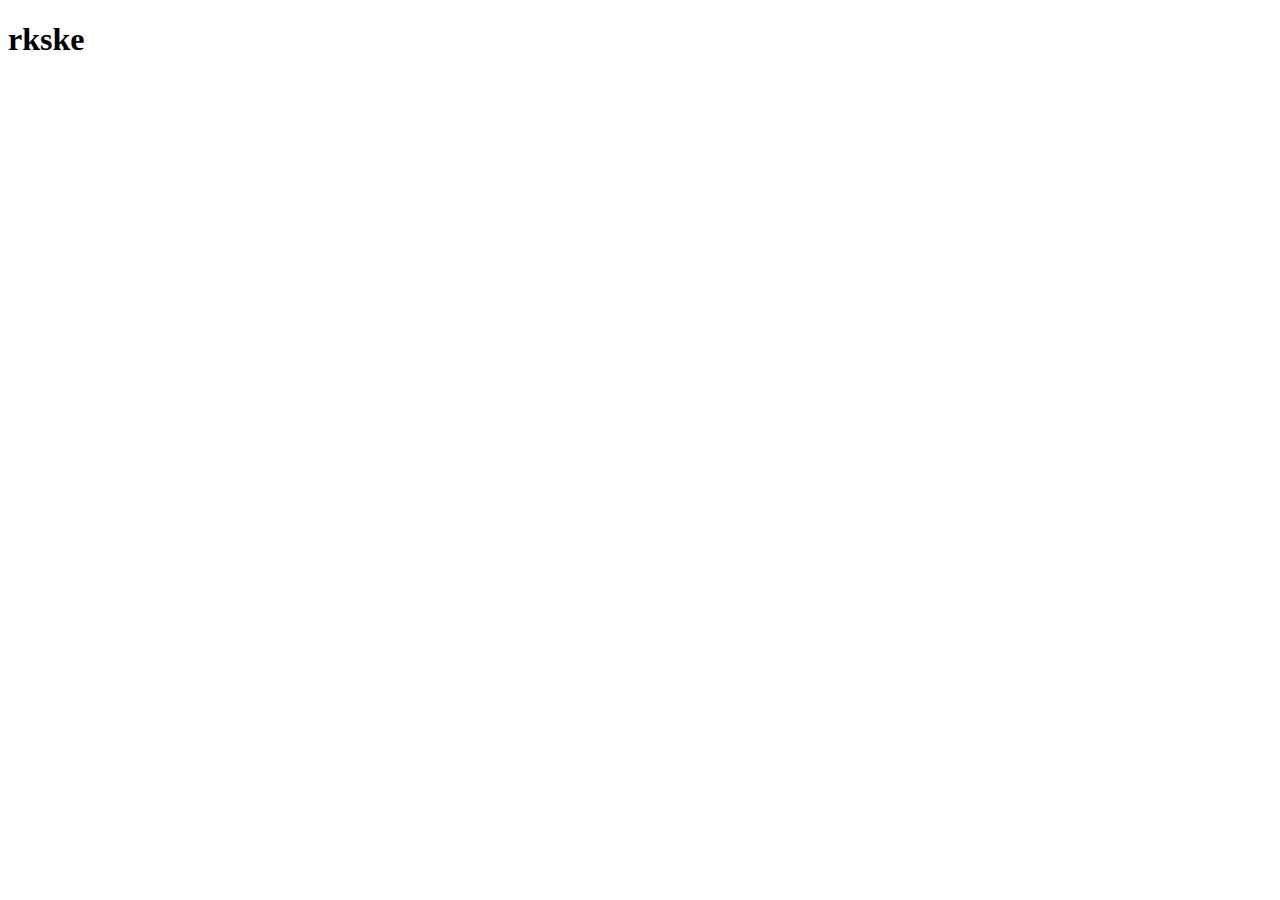
==== index.html @ 99860da5 "d" ====
<!DOCTYPE html>
<html lang="ko">
  <head>
    <meta charset="UTF-8" />
    <meta name="viewport" content="width=device-width, initial-scale=1.0" />
    <title>청주공예비엔날레 상명대 디자인팀</title>
  </head>
  <body>
    <h1>rkske</h1>
  </body>
</html>
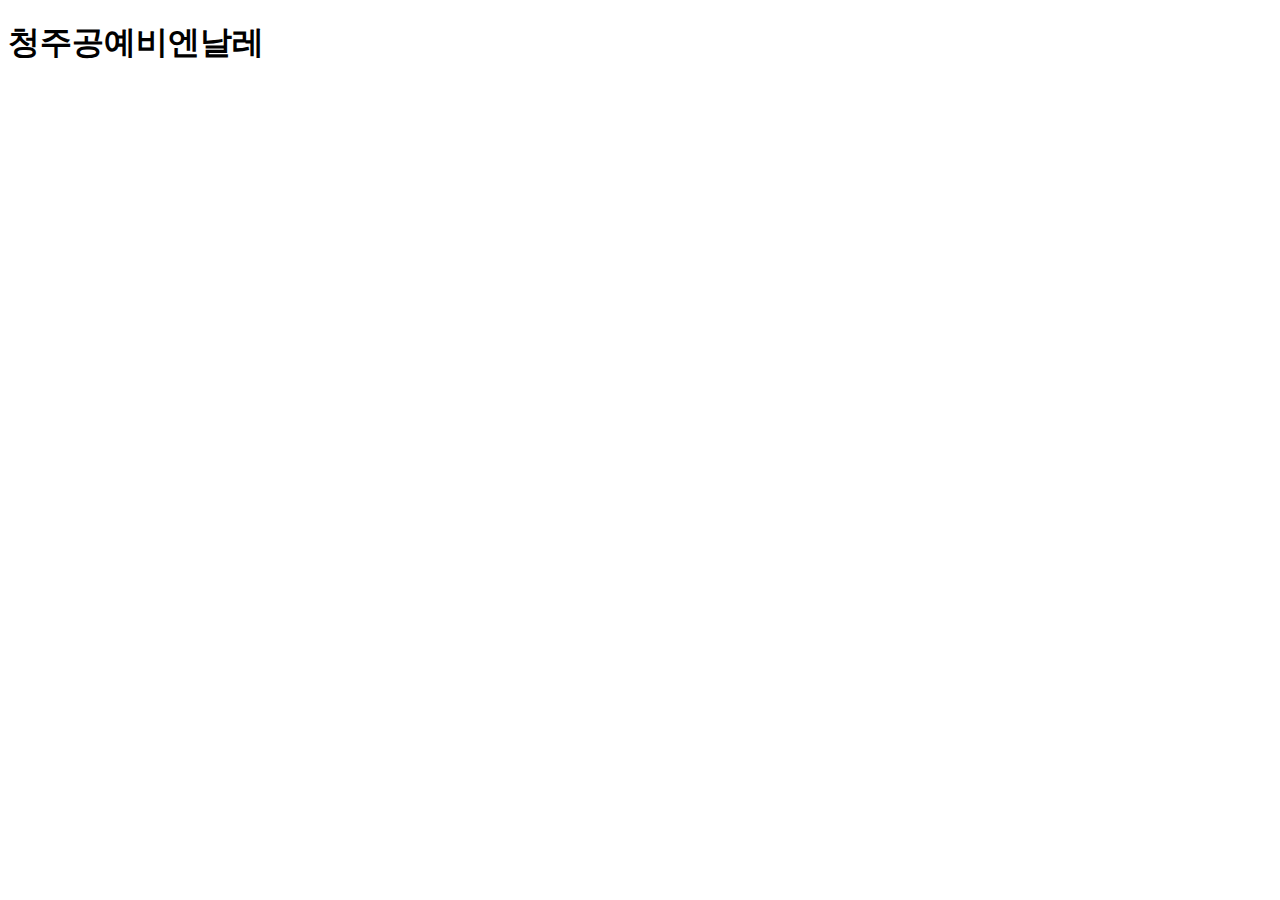
==== commit 98f09428: "g" ====
--- a/index.html
+++ b/index.html
@@ -4,8 +4,10 @@
     <meta charset="UTF-8" />
     <meta name="viewport" content="width=device-width, initial-scale=1.0" />
     <title>청주공예비엔날레 상명대 디자인팀</title>
+    <link rel="stylesheet" href="./style/style.css" />
+    <link rel="stylesheet" href="./style/reset.scss" />
   </head>
   <body>
-    <h1>rkske</h1>
+    <h1>청주공예비엔날레</h1>
   </body>
 </html>
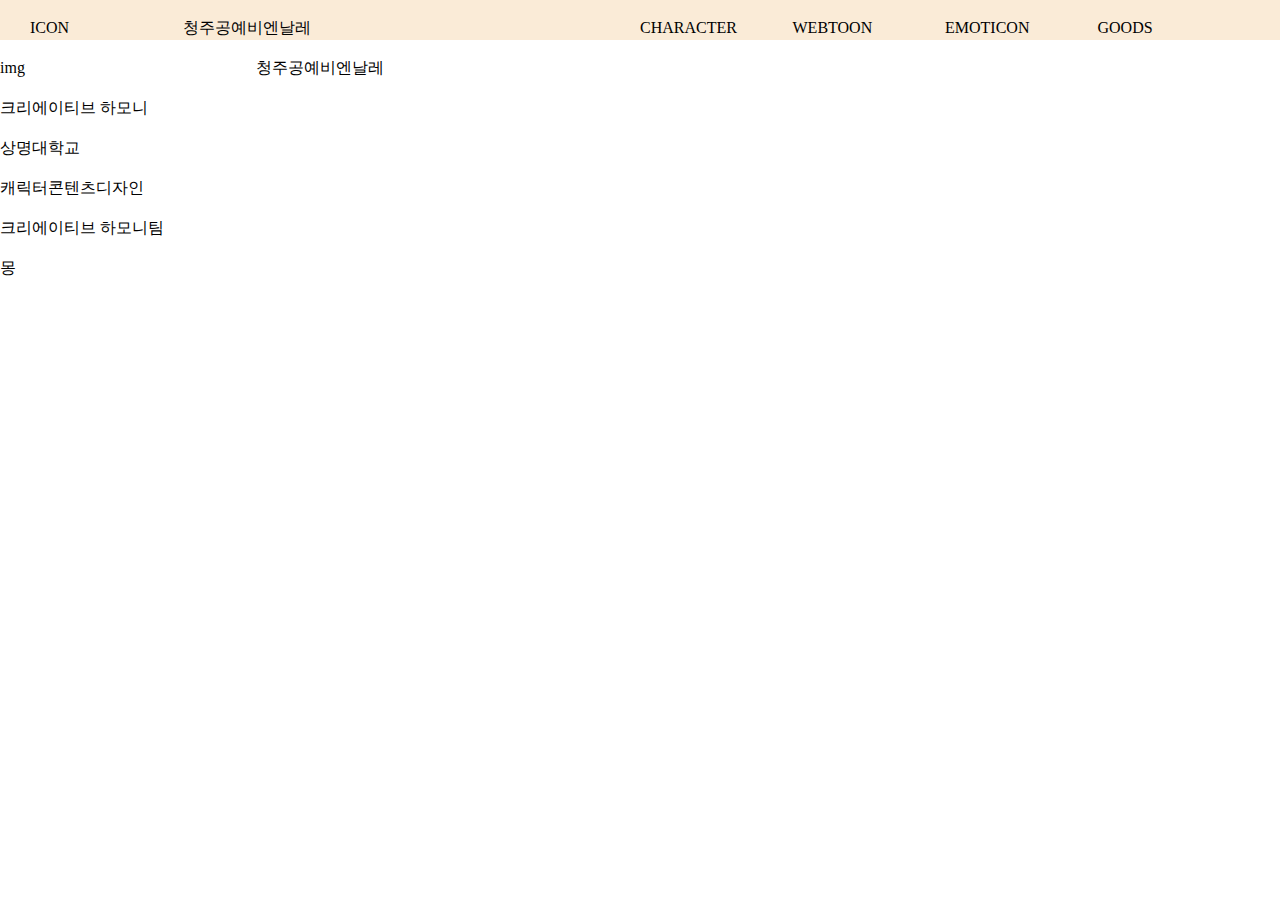
==== commit b74d55a5: "깃이그놀 등등" ====
--- a/index.html
+++ b/index.html
@@ -5,9 +5,58 @@
     <meta name="viewport" content="width=device-width, initial-scale=1.0" />
     <title>청주공예비엔날레 상명대 디자인팀</title>
     <link rel="stylesheet" href="./style/style.css" />
-    <link rel="stylesheet" href="./style/reset.scss" />
+    <link rel="stylesheet" href="./style/reset.css" />
   </head>
   <body>
-    <h1>청주공예비엔날레</h1>
+    <div class="nav">
+      <div class="nav-left">
+        <div class="icon">
+          <p>icon</p>
+        </div>
+        <div class="title">
+          <p>청주공예비엔날레</p>
+        </div>
+      </div>
+      <div class="nav-right">
+        <div class="menu">
+          <div class="menu-text">
+            <p>character</p>
+            <p>webtoon</p>
+            <p>emoticon</p>
+            <p>goods</p>
+            <!-- <p>character</p> -->
+          </div>
+        </div>
+      </div>
+    </div>
+    <div class="main-wrap">
+      <div class="sidebar-wrap">
+        <div class="sidebar">
+          <div class="team-img">
+            <p>img</p>
+          </div>
+          <div class="team-name">
+            <p>크리에이티브 하모니</p>
+          </div>
+          <div class="team-text">
+            <p>상명대학교</p>
+            <p>캐릭터콘텐츠디자인</p>
+            <p>크리에이티브 하모니팀</p>
+            <p>몽</p>
+          </div>
+        </div>
+      </div>
+      <div class="container">
+        <div class="hero">
+          <p>청주공예비엔날레</p>
+        </div>
+        <div class="cjcb"></div>
+        <div class="character"></div>
+        <div class="story"></div>
+        <div class="best-emoticon"></div>
+        <div class="best-goods"></div>
+      </div>
+    </div>
+    <div class="bottom"></div>
   </body>
 </html>
--- a/style/style.css
+++ b/style/style.css
@@ -0,0 +1,34 @@
+* {
+  box-sizing: border-box;
+}
+
+.body {
+  margin: 0;
+}
+
+.nav {
+  display: grid;
+  grid-template-columns: 1fr 1fr;
+  padding-inline: 30px;
+  text-transform: uppercase;
+  background-color: antiquewhite;
+}
+.nav-left {
+  display: grid;
+  grid-template-columns: 1fr 3fr;
+}
+.nav-right {
+  display: grid;
+}
+.nav-right .menu {
+  display: grid;
+}
+.nav-right .menu-text {
+  display: grid;
+  grid-template-columns: 1fr 1fr 1fr 1fr;
+}
+
+.main-wrap {
+  display: grid;
+  grid-template-columns: 1fr 4fr;
+}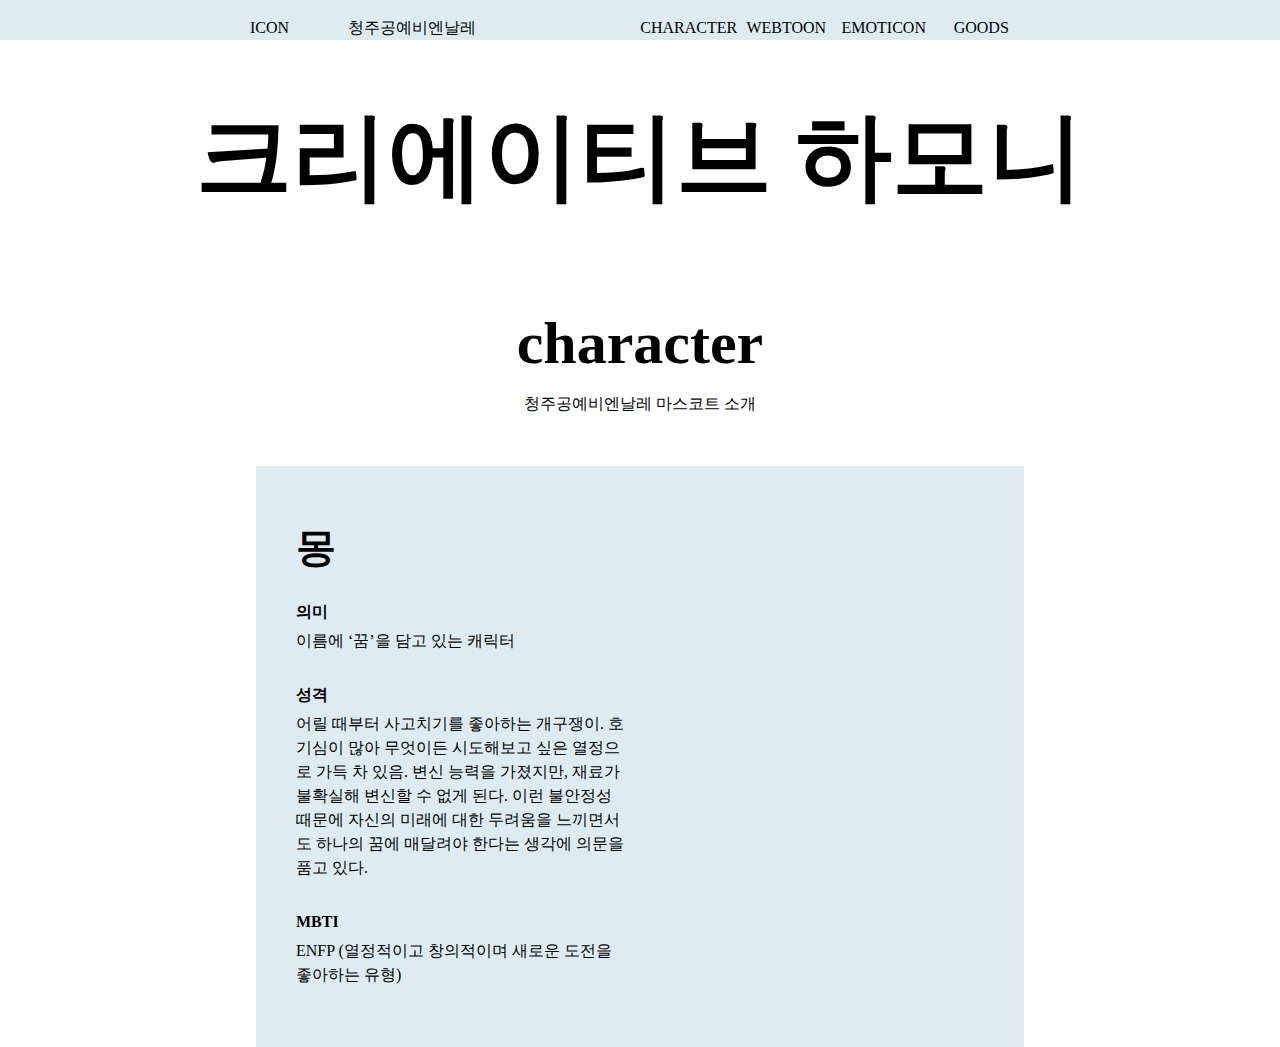
==== commit 89a447f5: "캐릭터 소개 임시" ====
--- a/index.html
+++ b/index.html
@@ -30,28 +30,46 @@
       </div>
     </div>
     <div class="main-wrap">
-      <div class="sidebar-wrap">
-        <div class="sidebar">
-          <div class="team-img">
-            <p>img</p>
-          </div>
-          <div class="team-name">
-            <p>크리에이티브 하모니</p>
-          </div>
-          <div class="team-text">
-            <p>상명대학교</p>
-            <p>캐릭터콘텐츠디자인</p>
-            <p>크리에이티브 하모니팀</p>
-            <p>몽</p>
+      <div class="container">
+        <div class="hero">
+          <div class="hero_title">
+            <h1 class="hero_title_welcom">크리에이티브 하모니</h1>
           </div>
         </div>
-      </div>
-      <div class="container">
-        <div class="hero">
-          <p>청주공예비엔날레</p>
+        <div class="cjcb"></div>
+        <div class="character">
+          <div class="character-title">
+            <h1 class="character-title_title">character</h1>
+            <p>청주공예비엔날레 마스코트 소개</p>
+          </div>
+          <div class="character-introduce">
+            <div class="character-introduce_textbox">
+              <h2 class="character-introduce_textbox_name">몽</h2>
+              <div class="character-introduce_textbox_text">
+                <p class="introduce-big">의미</p>
+                <p class="introduce-small">이름에 ‘꿈’을 담고 있는 캐릭터</p>
+                <p class="introduce-big">성격</p>
+                <p class="introduce-small">
+                  어릴 때부터 사고치기를 좋아하는 개구쟁이. 호기심이 많아
+                  무엇이든 시도해보고 싶은 열정으로 가득 차 있음. 변신 능력을
+                  가졌지만, 재료가 불확실해 변신할 수 없게 된다. 이런 불안정성
+                  때문에 자신의 미래에 대한 두려움을 느끼면서도 하나의 꿈에
+                  매달려야 한다는 생각에 의문을 품고 있다.
+                </p>
+                <p class="introduce-big">MBTI</p>
+                <p class="introduce-small">
+                  ENFP (열정적이고 창의적이며 새로운 도전을 좋아하는 유형)
+                </p>
+              </div>
+            </div>
+            <div class="character-introduce_img">
+              <img
+                src="./assets/스크린샷 2024-11-12 오후 3.55.21.png"
+                alt=""
+              />
+            </div>
+          </div>
         </div>
-        <div class="cjcb"></div>
-        <div class="character"></div>
         <div class="story"></div>
         <div class="best-emoticon"></div>
         <div class="best-goods"></div>
--- a/style/style.css
+++ b/style/style.css
@@ -9,9 +9,9 @@
 .nav {
   display: grid;
   grid-template-columns: 1fr 1fr;
-  padding-inline: 30px;
+  padding-inline: 250px;
   text-transform: uppercase;
-  background-color: antiquewhite;
+  background-color: #deecf1;
 }
 .nav-left {
   display: grid;
@@ -19,6 +19,7 @@
 }
 .nav-right {
   display: grid;
+  text-align: center;
 }
 .nav-right .menu {
   display: grid;
@@ -28,7 +29,37 @@
   grid-template-columns: 1fr 1fr 1fr 1fr;
 }
 
-.main-wrap {
+.main-wrap .container .hero_title {
+  margin-top: 50px;
+  font-size: 3rem;
+  text-align: center;
+}
+.main-wrap .container .character-title {
+  margin-top: 100px;
+  margin-bottom: 50px;
+  text-align: center;
+}
+.main-wrap .container .character-title_title {
+  font-size: 60px;
+}
+.main-wrap .container .character-introduce {
   display: grid;
-  grid-template-columns: 1fr 4fr;
+  grid-template-columns: 1fr 1fr;
+  gap: 20px;
+  max-width: 60%;
+  padding: 40px;
+  padding-block: 60px;
+  margin-inline: auto;
+  background-color: #deecf1;
+}
+.main-wrap .container .character-introduce_textbox_name {
+  margin-top: 0;
+  font-size: 40px;
+}
+.main-wrap .container .character-introduce_textbox_text .introduce-big {
+  margin-top: 30px;
+  font-weight: 700;
+}
+.main-wrap .container .character-introduce_textbox_text .introduce-small {
+  margin-top: 5px;
 }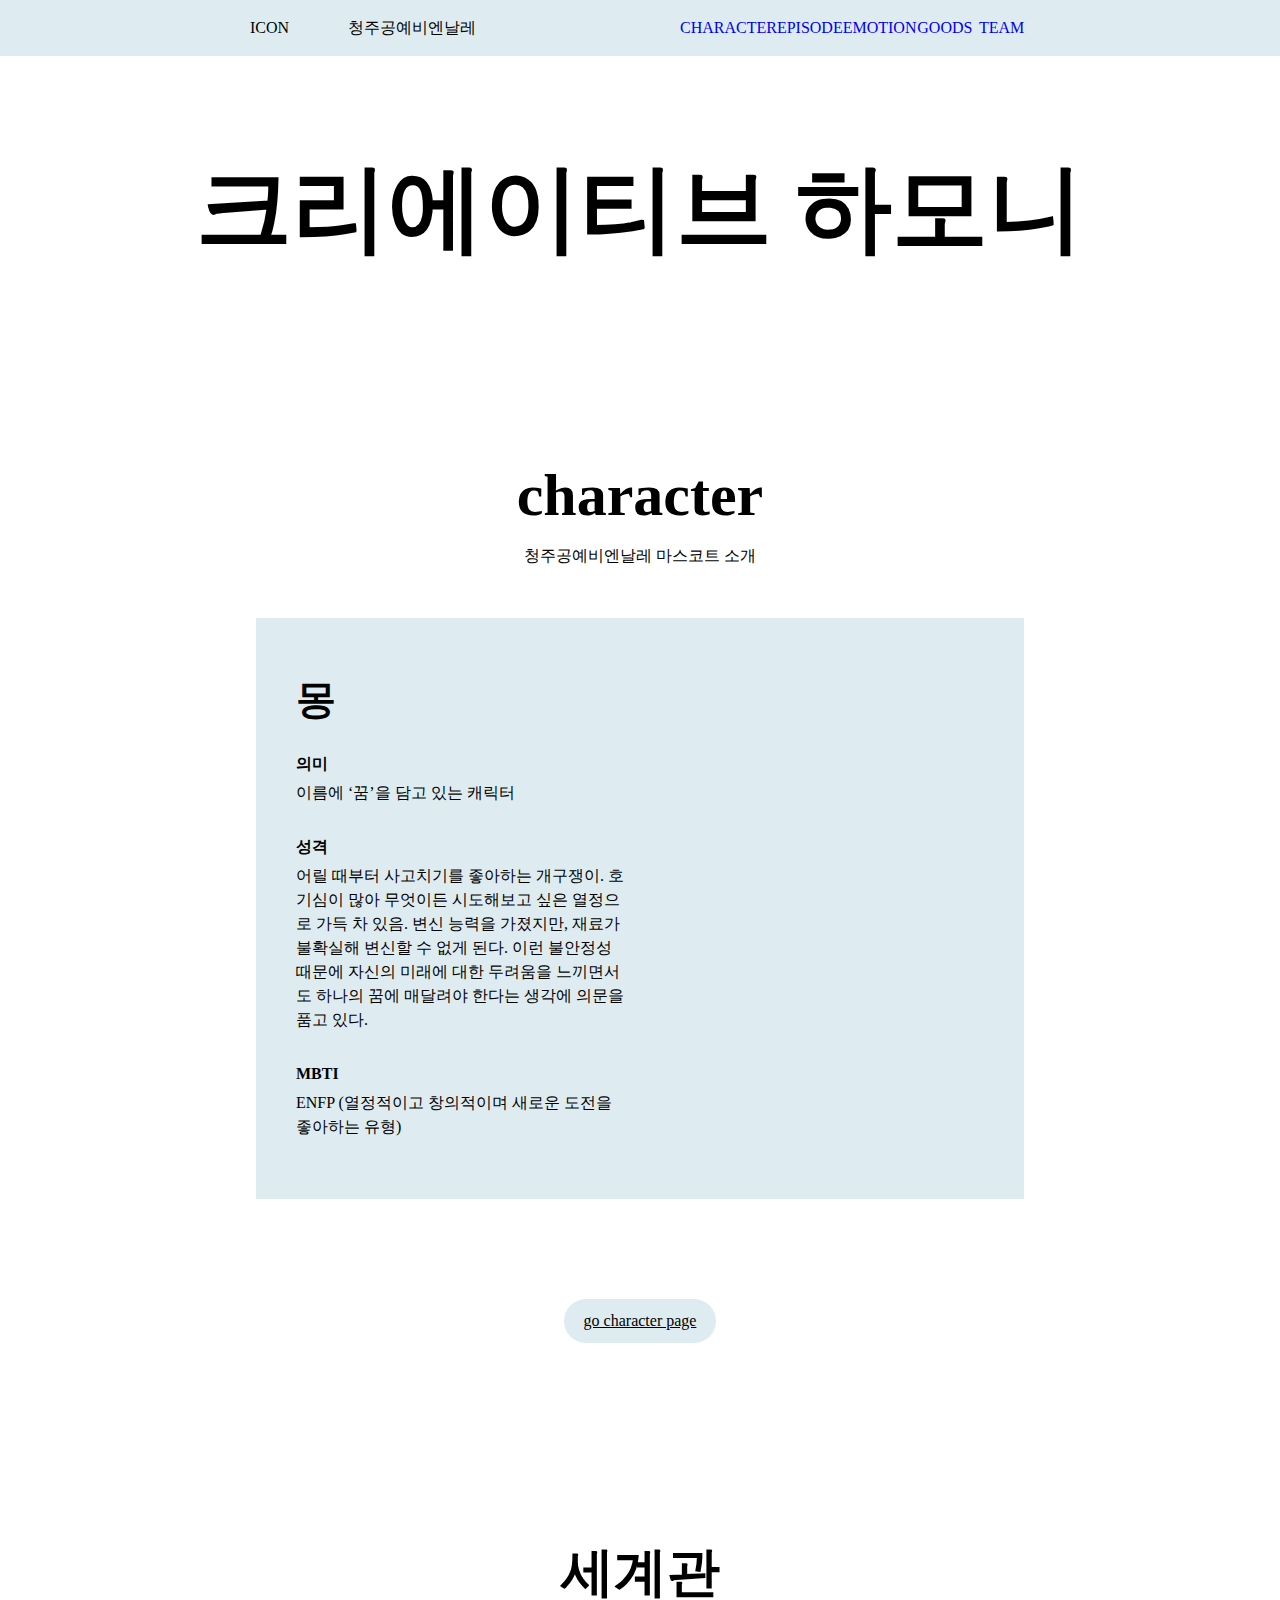
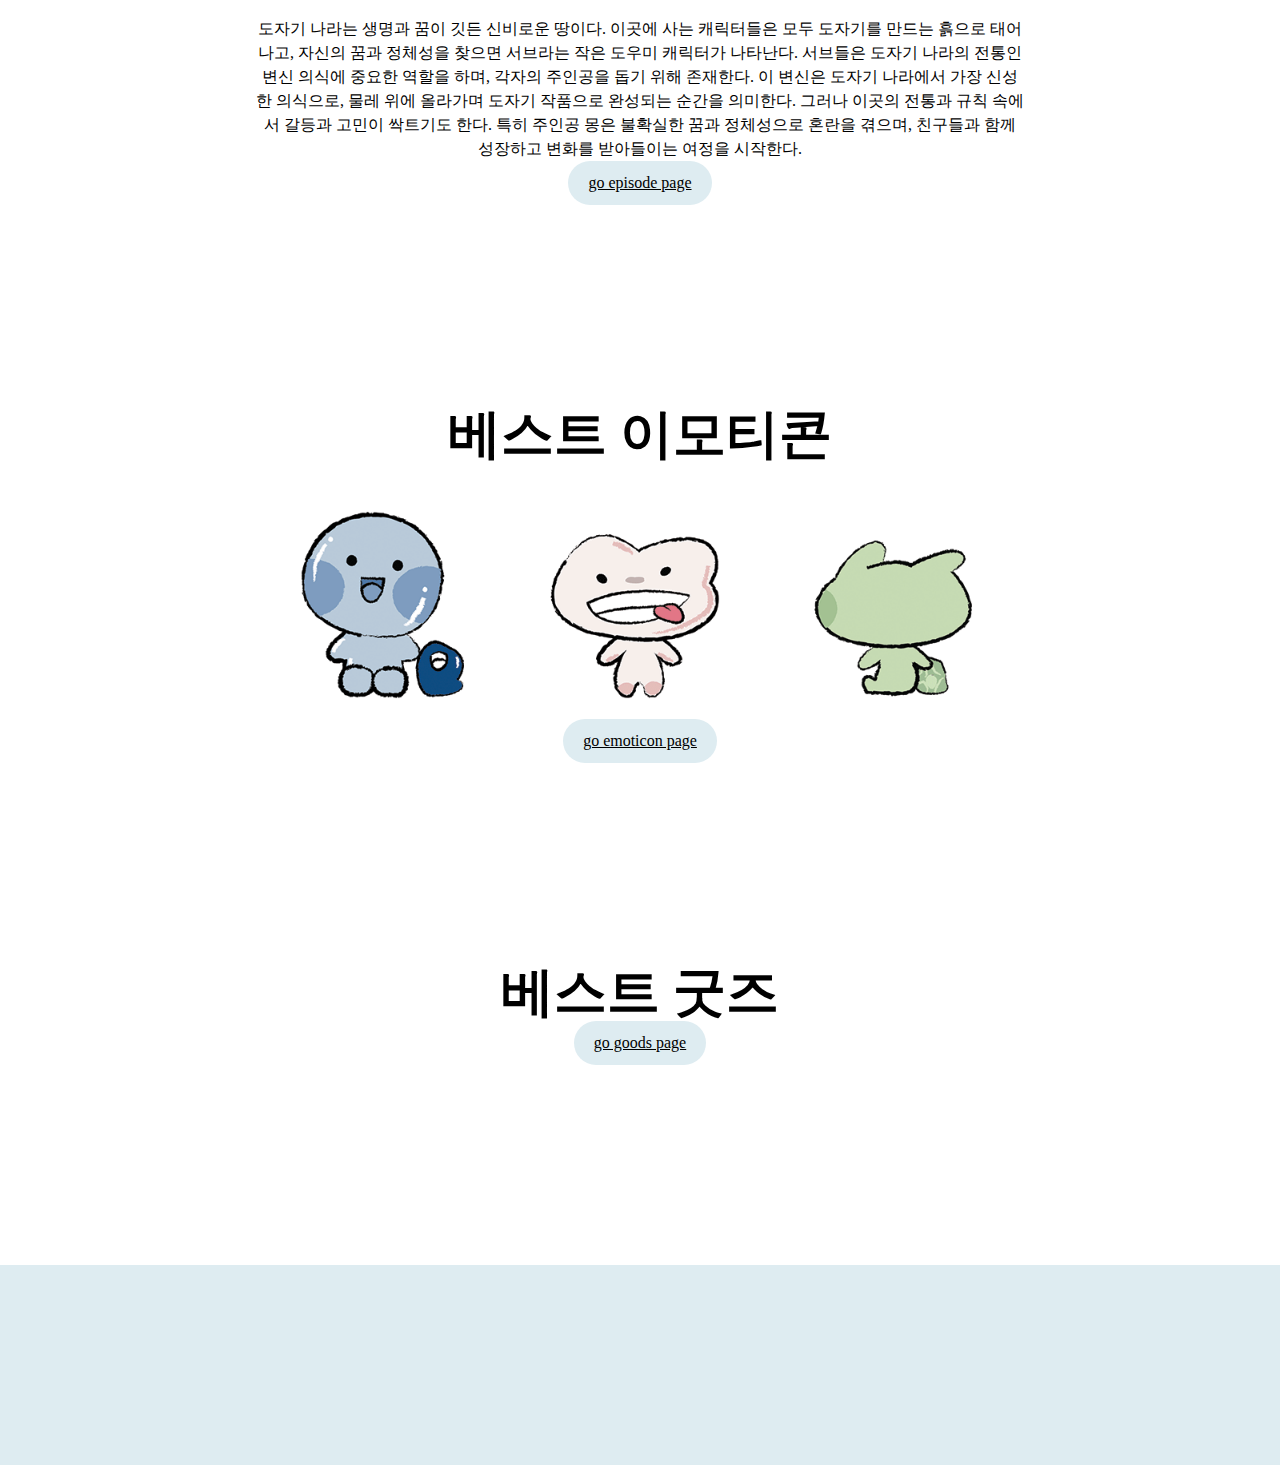
==== commit 1f87abb4: "메인페이지 임시 작성, 링크 연결" ====
--- a/index.html
+++ b/index.html
@@ -17,17 +17,23 @@
           <p>청주공예비엔날레</p>
         </div>
       </div>
-      <div class="nav-right">
-        <div class="menu">
-          <div class="menu-text">
-            <p>character</p>
-            <p>webtoon</p>
-            <p>emoticon</p>
-            <p>goods</p>
-            <!-- <p>character</p> -->
-          </div>
-        </div>
-      </div>
+      <ul class="nav-right">
+        <li>
+          <a href="./character/index.html" class="nav-right-link">character</a>
+        </li>
+        <li>
+          <a href="./character/index.html" class="nav-right-link">episode</a>
+        </li>
+        <li>
+          <a href="./character/index.html" class="nav-right-link">emotion</a>
+        </li>
+        <li>
+          <a href="./character/index.html" class="nav-right-link">goods</a>
+        </li>
+        <li>
+          <a href="./character/index.html" class="nav-right-link">team</a>
+        </li>
+      </ul>
     </div>
     <div class="main-wrap">
       <div class="container">
@@ -69,12 +75,72 @@
               />
             </div>
           </div>
+          <div class="character-full">
+            <div class="character-full_img">
+              <img
+                src="./assets/스크린샷 2024-11-12 오후 4.29.49.png"
+                alt=""
+              />
+            </div>
+          </div>
+          <div class="go-link">
+            <a href="./character/index.html">go character page</a>
+          </div>
         </div>
-        <div class="story"></div>
-        <div class="best-emoticon"></div>
-        <div class="best-goods"></div>
+        <div class="story">
+          <div class="story-concept">
+            <h1 class="story-concept_title">세계관</h1>
+            <p class="story-concept_text">
+              도자기 나라는 생명과 꿈이 깃든 신비로운 땅이다. 이곳에 사는
+              캐릭터들은 모두 도자기를 만드는 흙으로 태어나고, 자신의 꿈과
+              정체성을 찾으면 서브라는 작은 도우미 캐릭터가 나타난다. 서브들은
+              도자기 나라의 전통인 변신 의식에 중요한 역할을 하며, 각자의
+              주인공을 돕기 위해 존재한다. 이 변신은 도자기 나라에서 가장 신성한
+              의식으로, 물레 위에 올라가며 도자기 작품으로 완성되는 순간을
+              의미한다. 그러나 이곳의 전통과 규칙 속에서 갈등과 고민이 싹트기도
+              한다. 특히 주인공 몽은 불확실한 꿈과 정체성으로 혼란을 겪으며,
+              친구들과 함께 성장하고 변화를 받아들이는 여정을 시작한다.
+            </p>
+          </div>
+          <div class="go-link">
+            <a href="./episode/">go episode page</a>
+          </div>
+        </div>
+        <div class="best-emoticon">
+          <div class="best-emoticon-title">
+            <h1 class="best-emoticon-title_title">베스트 이모티콘</h1>
+          </div>
+          <div class="best-emoticon-container">
+            <div class="best-emoticon-container-in">
+              <img src="./assets/emoticon_zzz.gif" alt="" />
+            </div>
+            <div class="best-emoticon-container-in">
+              <img src="./assets/emoticon_fire.gif" alt="" />
+            </div>
+            <div class="best-emoticon-container-in">
+              <img src="./assets/emoticon_gg.gif" alt="" />
+            </div>
+          </div>
+          <div class="go-link">
+            <a href="./emoticon/index.html">go emoticon page</a>
+          </div>
+        </div>
+        <div class="best-goods">
+          <div class="best-goods-title">
+            <h1 class="best-goods-title_title">베스트 굿즈</h1>
+          </div>
+          <div class="best-goods-container"></div>
+          <div class="go-link">
+            <a href="./goods/index.html">go goods page</a>
+          </div>
+        </div>
       </div>
     </div>
-    <div class="bottom"></div>
+    <div class="bottom">
+      <div class="bottom-container">
+        <div class="bottom-container_text"></div>
+        <div class="bottom-container_icon"></div>
+      </div>
+    </div>
   </body>
 </html>
--- a/style/style.css
+++ b/style/style.css
@@ -4,6 +4,17 @@
 
 .body {
   margin: 0;
+}
+
+.go-link {
+  max-width: 60%;
+  max-width: -moz-fit-content;
+  max-width: fit-content;
+  padding-block: 10px;
+  padding-inline: 20px;
+  margin-inline: auto;
+  background-color: #deecf1;
+  border-radius: 50px;
 }
 
 .nav {
@@ -19,23 +30,30 @@
 }
 .nav-right {
   display: grid;
+  grid-template-columns: 1fr 1fr 1fr 1fr 1fr;
   text-align: center;
+  list-style: none;
+}
+.nav-right-link {
+  display: grid;
+  text-decoration: none;
 }
 .nav-right .menu {
   display: grid;
 }
 .nav-right .menu-text {
   display: grid;
-  grid-template-columns: 1fr 1fr 1fr 1fr;
+  grid-template-columns: 1fr 1fr 1fr 1fr 1fr;
 }
 
 .main-wrap .container .hero_title {
-  margin-top: 50px;
+  align-items: center;
+  margin-top: 100px;
   font-size: 3rem;
   text-align: center;
 }
 .main-wrap .container .character-title {
-  margin-top: 100px;
+  margin-top: 200px;
   margin-bottom: 50px;
   text-align: center;
 }
@@ -62,4 +80,47 @@
 }
 .main-wrap .container .character-introduce_textbox_text .introduce-small {
   margin-top: 5px;
+}
+.main-wrap .container .character-full {
+  margin-top: 100px;
+}
+.main-wrap .container .character-full_img img {
+  margin-inline: auto;
+}
+.main-wrap .container .story {
+  max-width: 60%;
+  margin-inline: auto;
+  text-align: center;
+}
+.main-wrap .container .story-concept_title {
+  margin-top: 200px;
+  font-size: 53px;
+}
+.main-wrap .container .best-emoticon {
+  max-width: 60%;
+  margin-inline: auto;
+  text-align: center;
+}
+.main-wrap .container .best-emoticon-title_title {
+  margin-top: 200px;
+  font-size: 53px;
+}
+.main-wrap .container .best-emoticon-container {
+  display: grid;
+  grid-template-columns: 1fr 1fr 1fr;
+}
+.main-wrap .container .best-goods {
+  max-width: 60%;
+  margin-inline: auto;
+  text-align: center;
+}
+.main-wrap .container .best-goods-title_title {
+  margin-top: 200px;
+  font-size: 53px;
+}
+.bottom {
+  padding-block: 100px;
+  padding-inline: 60px;
+  margin-top: 200px;
+  background-color: #deecf1;
 }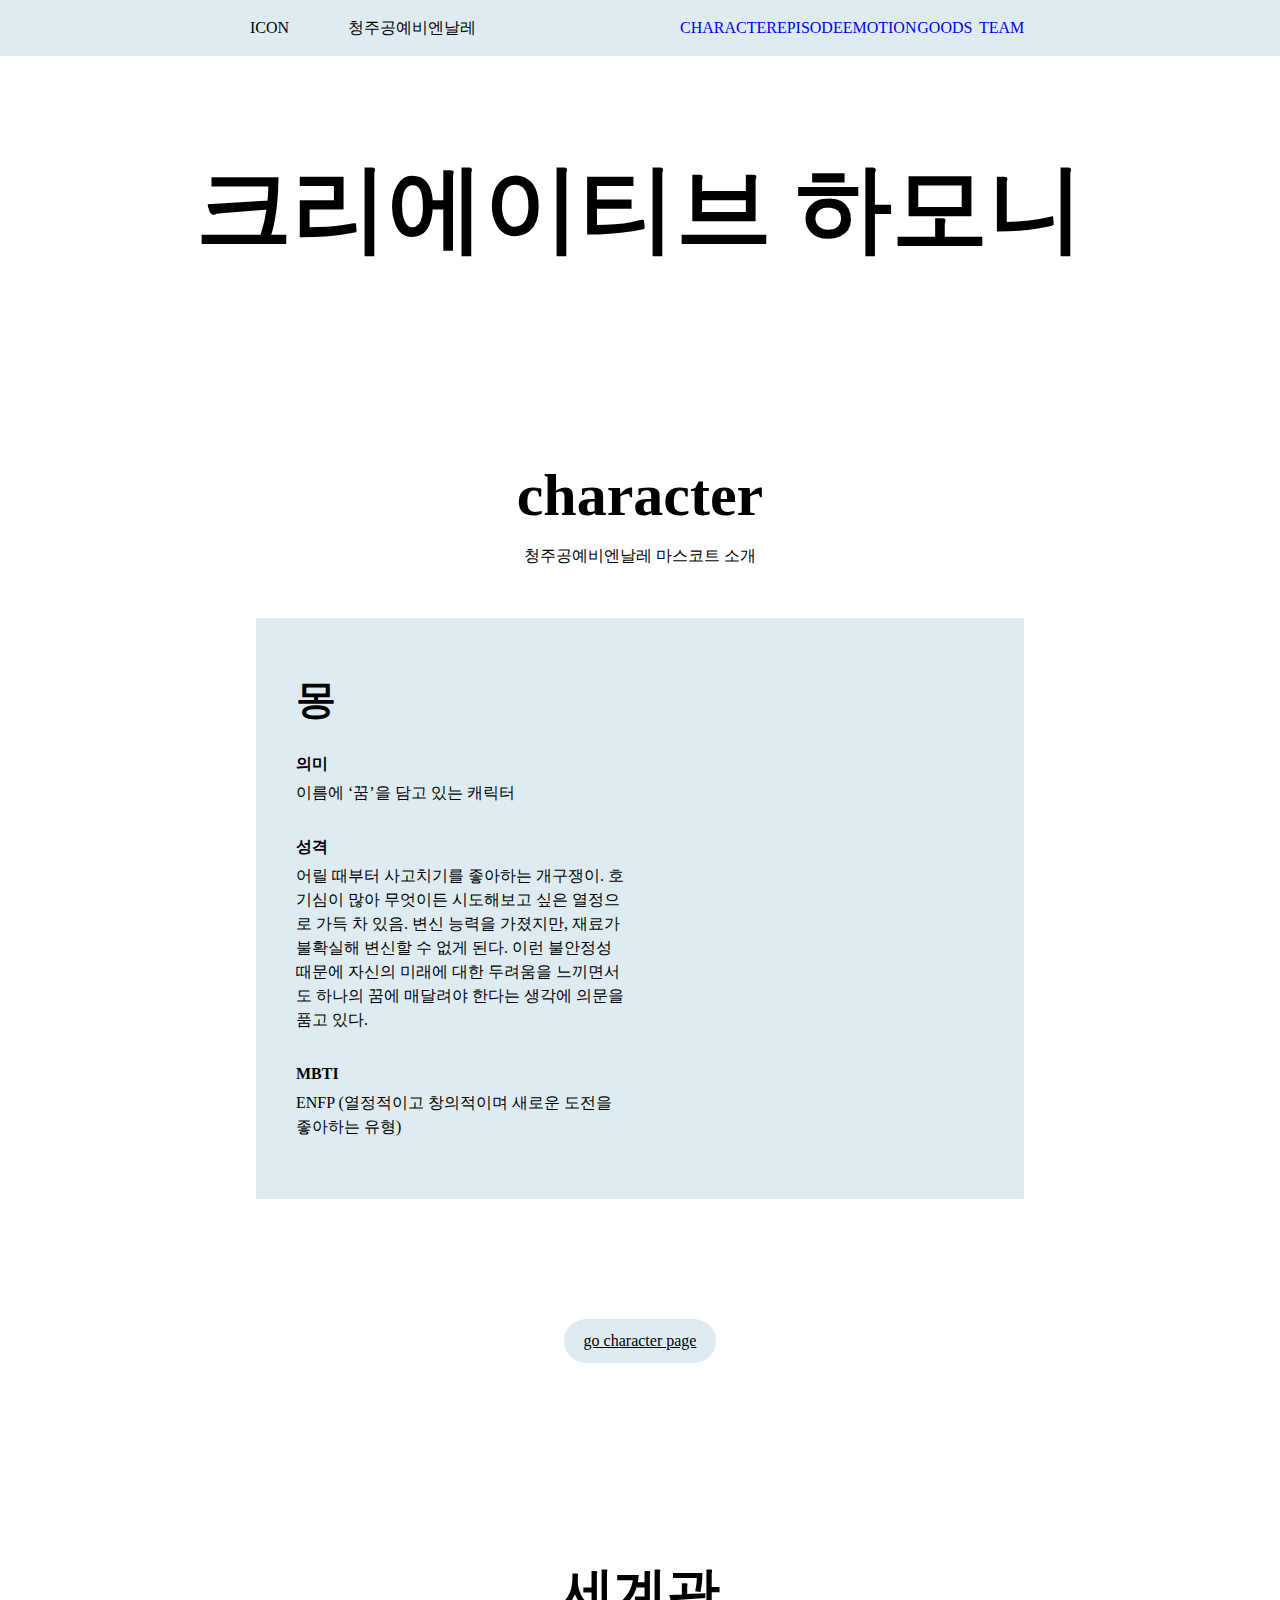
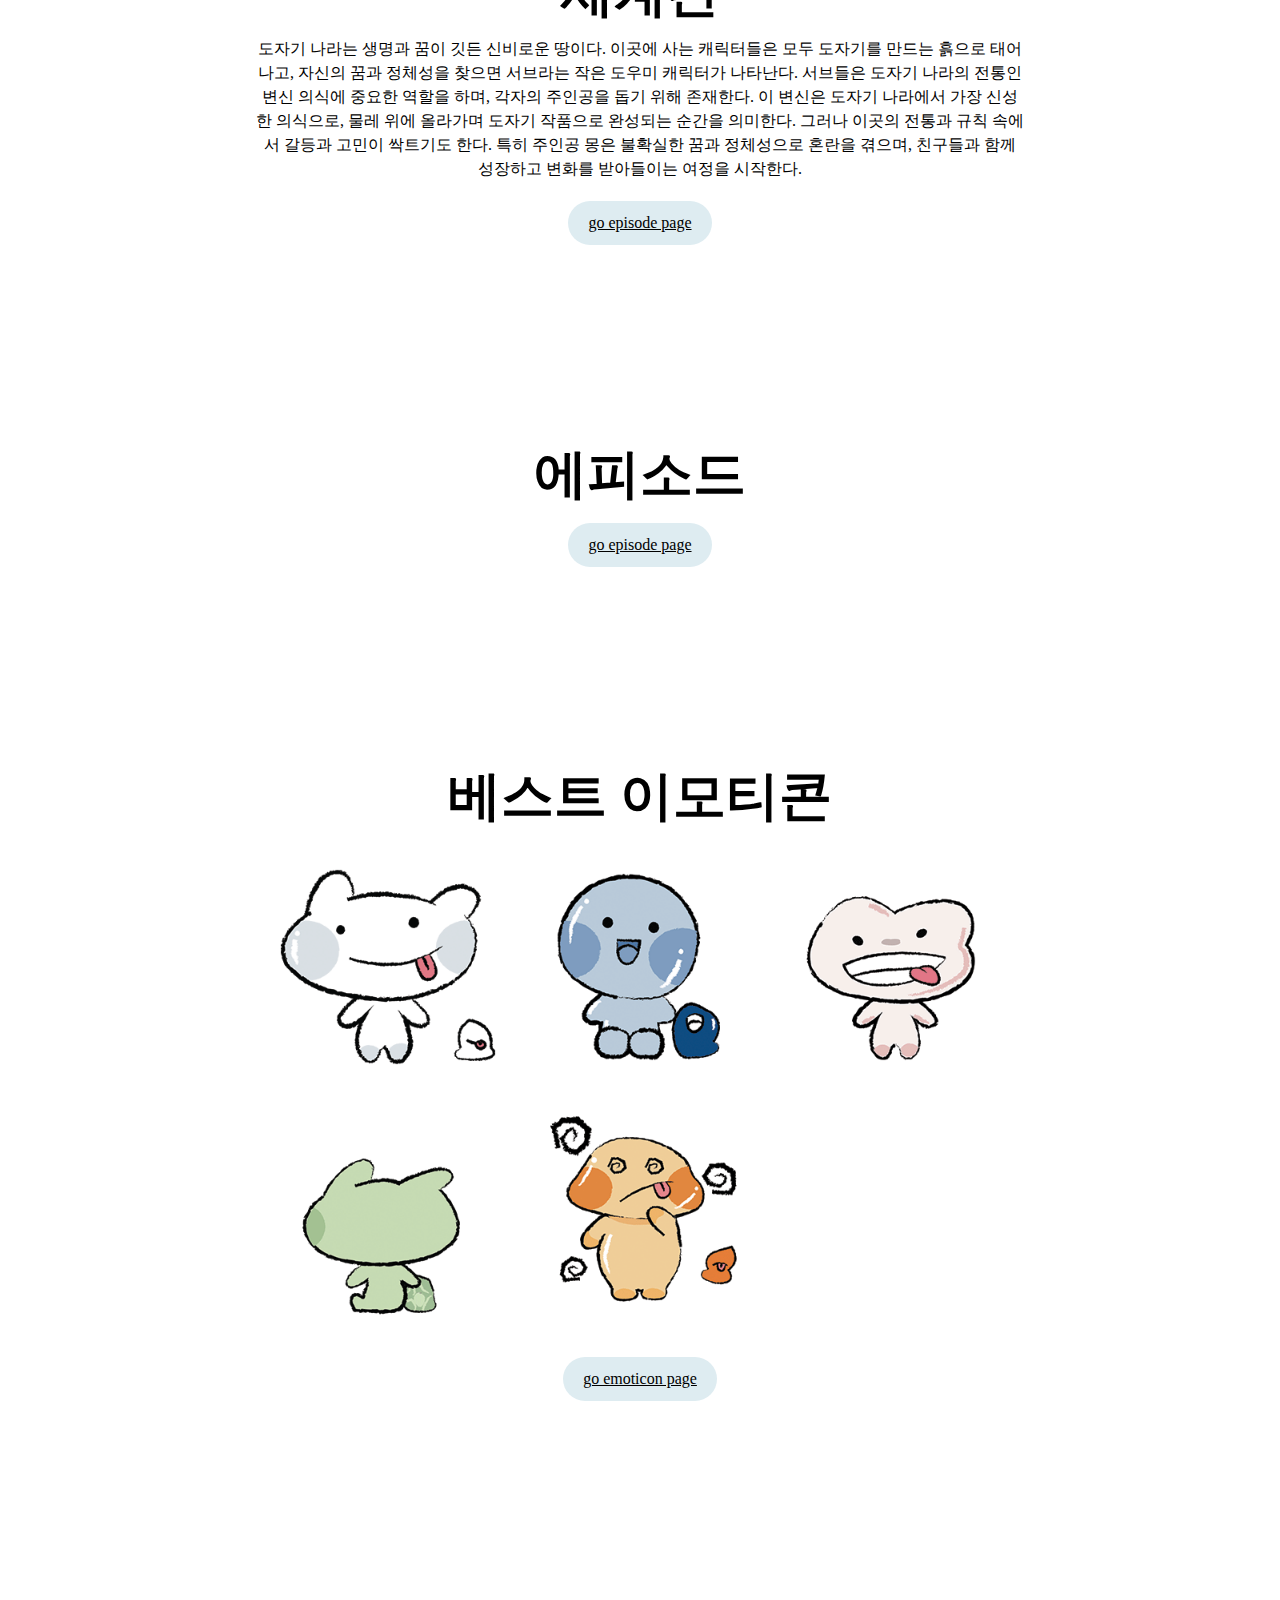
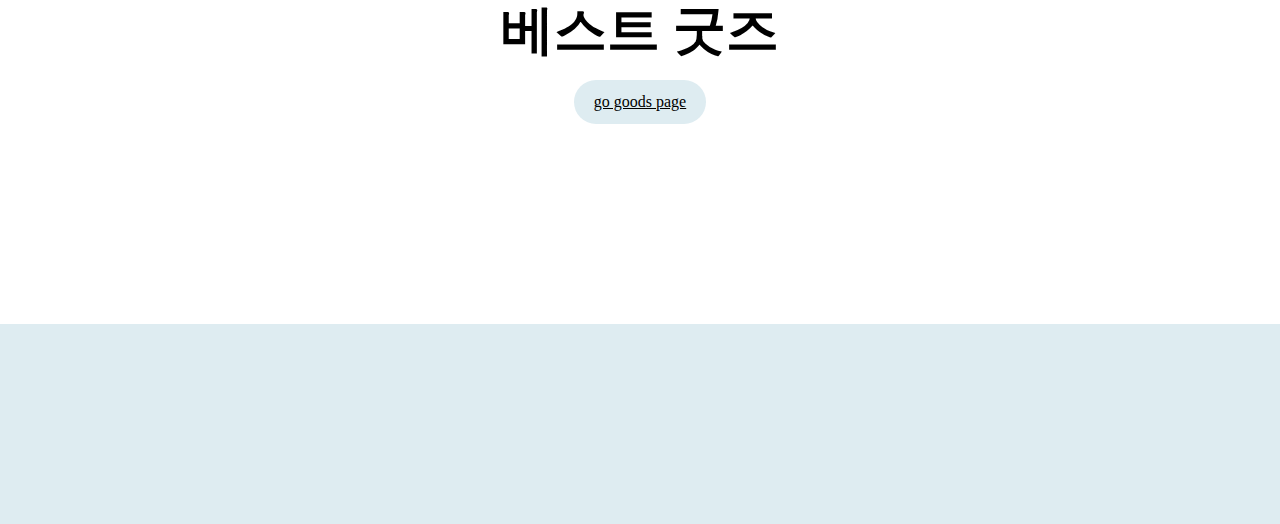
==== commit 72c45c24: "ㅇㅇ" ====
--- a/index.html
+++ b/index.html
@@ -106,11 +106,23 @@
             <a href="./episode/">go episode page</a>
           </div>
         </div>
+        <div class="episode">
+          <div class="episode-concept">
+            <h1 class="episode-concept_title">에피소드</h1>
+            <p class="episode-concept_text"></p>
+          </div>
+          <div class="go-link">
+            <a href="./episode/">go episode page</a>
+          </div>
+        </div>
         <div class="best-emoticon">
           <div class="best-emoticon-title">
             <h1 class="best-emoticon-title_title">베스트 이모티콘</h1>
           </div>
           <div class="best-emoticon-container">
+            <div class="best-emoticon-container-in">
+              <img src="./assets/emoticon_hi.gif" alt="" />
+            </div>
             <div class="best-emoticon-container-in">
               <img src="./assets/emoticon_zzz.gif" alt="" />
             </div>
@@ -119,6 +131,9 @@
             </div>
             <div class="best-emoticon-container-in">
               <img src="./assets/emoticon_gg.gif" alt="" />
+            </div>
+            <div class="best-emoticon-container-in">
+              <img src="./assets/emoticon_hrhr.gif" alt="" />
             </div>
           </div>
           <div class="go-link">
--- a/style/style.css
+++ b/style/style.css
@@ -13,6 +13,7 @@
   padding-block: 10px;
   padding-inline: 20px;
   margin-inline: auto;
+  margin-top: 20px;
   background-color: #deecf1;
   border-radius: 50px;
 }
@@ -96,6 +97,15 @@
   margin-top: 200px;
   font-size: 53px;
 }
+.main-wrap .container .episode {
+  max-width: 60%;
+  margin-inline: auto;
+  text-align: center;
+}
+.main-wrap .container .episode-concept_title {
+  margin-top: 200px;
+  font-size: 53px;
+}
 .main-wrap .container .best-emoticon {
   max-width: 60%;
   margin-inline: auto;
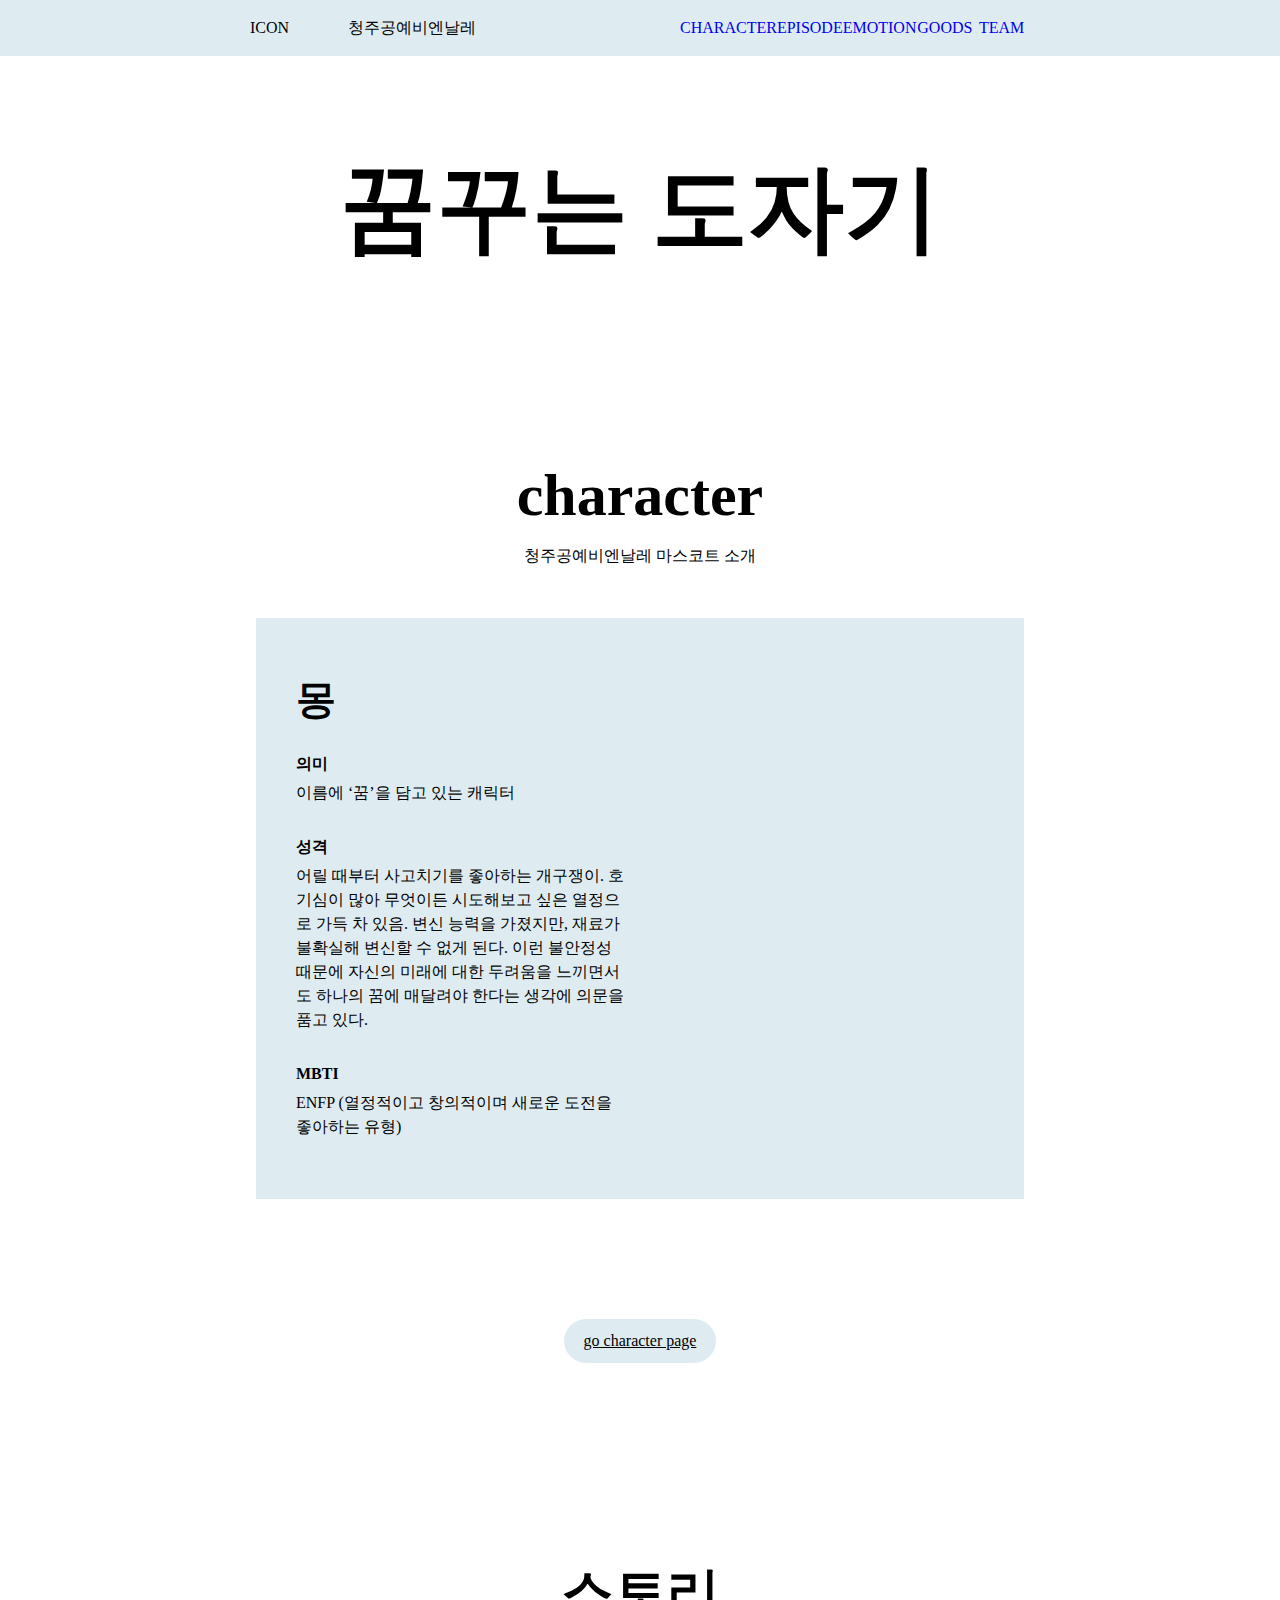
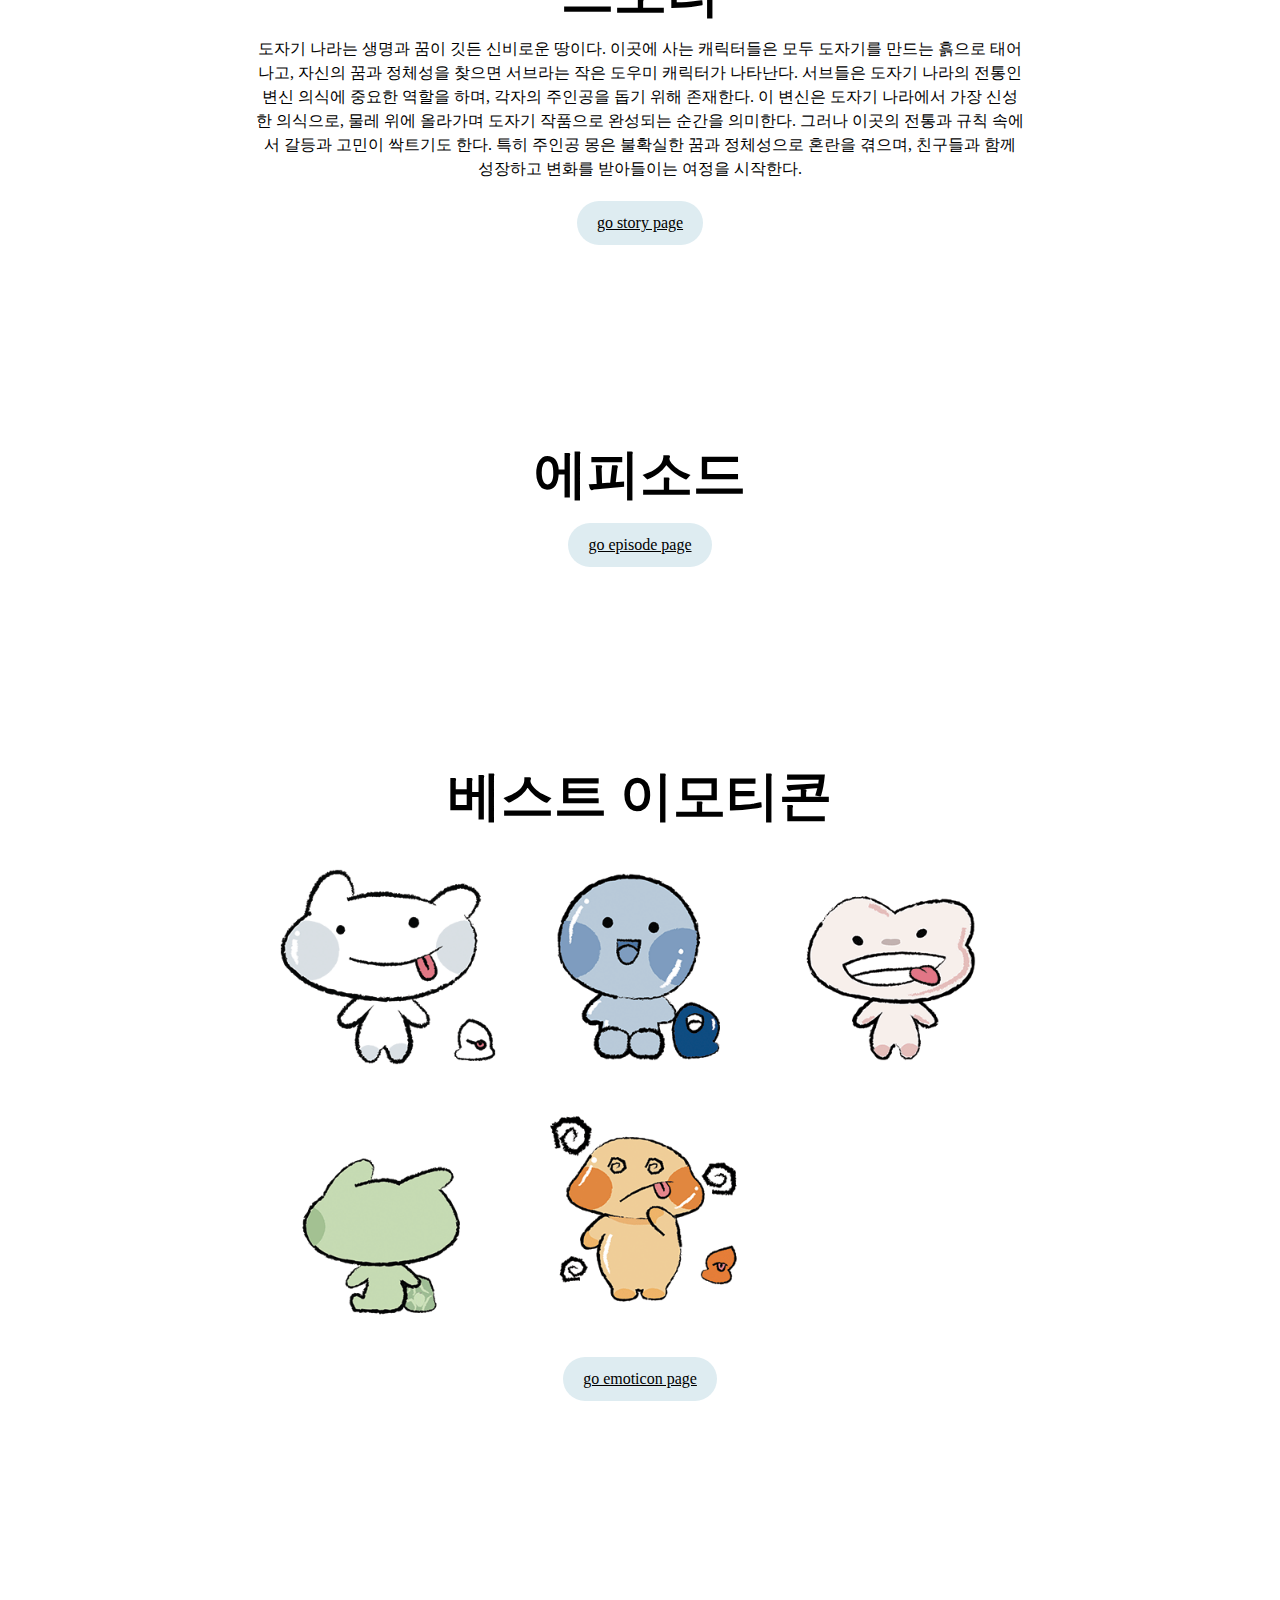
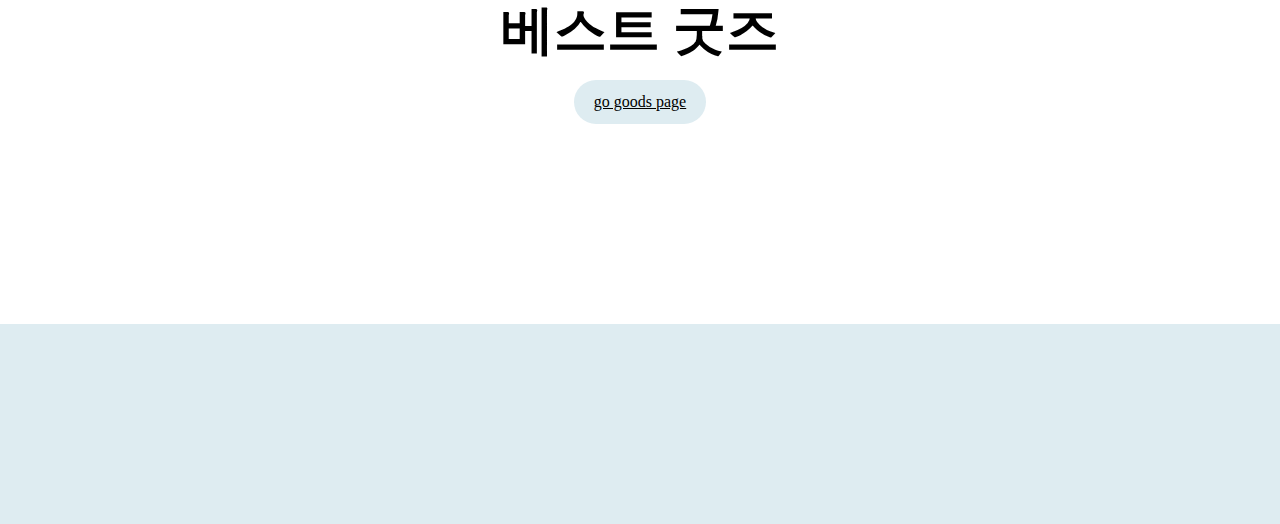
==== commit 344ce6c1: "ㅇㅇ" ====
--- a/index.html
+++ b/index.html
@@ -22,16 +22,16 @@
           <a href="./character/index.html" class="nav-right-link">character</a>
         </li>
         <li>
-          <a href="./character/index.html" class="nav-right-link">episode</a>
+          <a href="./episode/index.html" class="nav-right-link">episode</a>
         </li>
         <li>
-          <a href="./character/index.html" class="nav-right-link">emotion</a>
+          <a href="./emoticon/index.html" class="nav-right-link">emotion</a>
         </li>
         <li>
-          <a href="./character/index.html" class="nav-right-link">goods</a>
+          <a href="./goods/index.html" class="nav-right-link">goods</a>
         </li>
         <li>
-          <a href="./character/index.html" class="nav-right-link">team</a>
+          <a href="./team/index.html" class="nav-right-link">team</a>
         </li>
       </ul>
     </div>
@@ -39,7 +39,7 @@
       <div class="container">
         <div class="hero">
           <div class="hero_title">
-            <h1 class="hero_title_welcom">크리에이티브 하모니</h1>
+            <h1 class="hero_title_welcom">꿈꾸는 도자기</h1>
           </div>
         </div>
         <div class="cjcb"></div>
@@ -89,7 +89,7 @@
         </div>
         <div class="story">
           <div class="story-concept">
-            <h1 class="story-concept_title">세계관</h1>
+            <h1 class="story-concept_title">스토리</h1>
             <p class="story-concept_text">
               도자기 나라는 생명과 꿈이 깃든 신비로운 땅이다. 이곳에 사는
               캐릭터들은 모두 도자기를 만드는 흙으로 태어나고, 자신의 꿈과
@@ -103,7 +103,7 @@
             </p>
           </div>
           <div class="go-link">
-            <a href="./episode/">go episode page</a>
+            <a href="./episode/">go story page</a>
           </div>
         </div>
         <div class="episode">
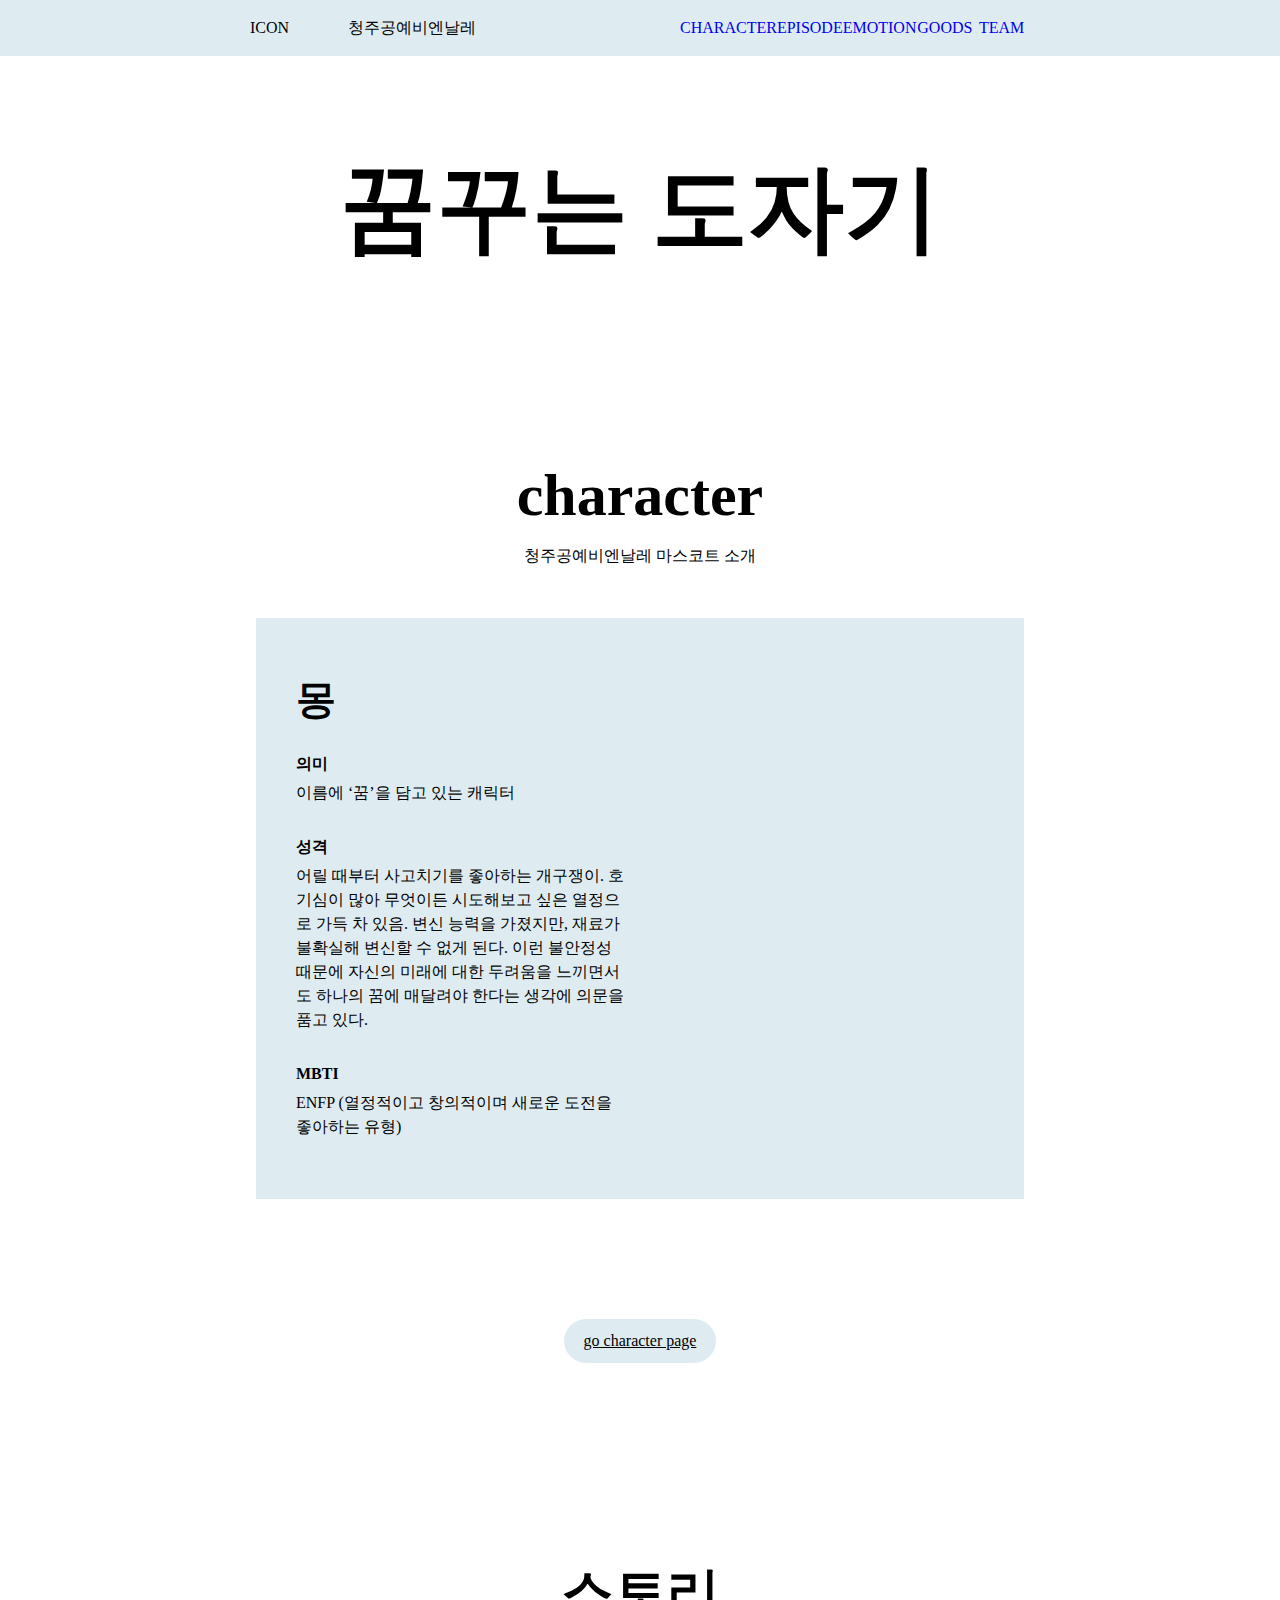
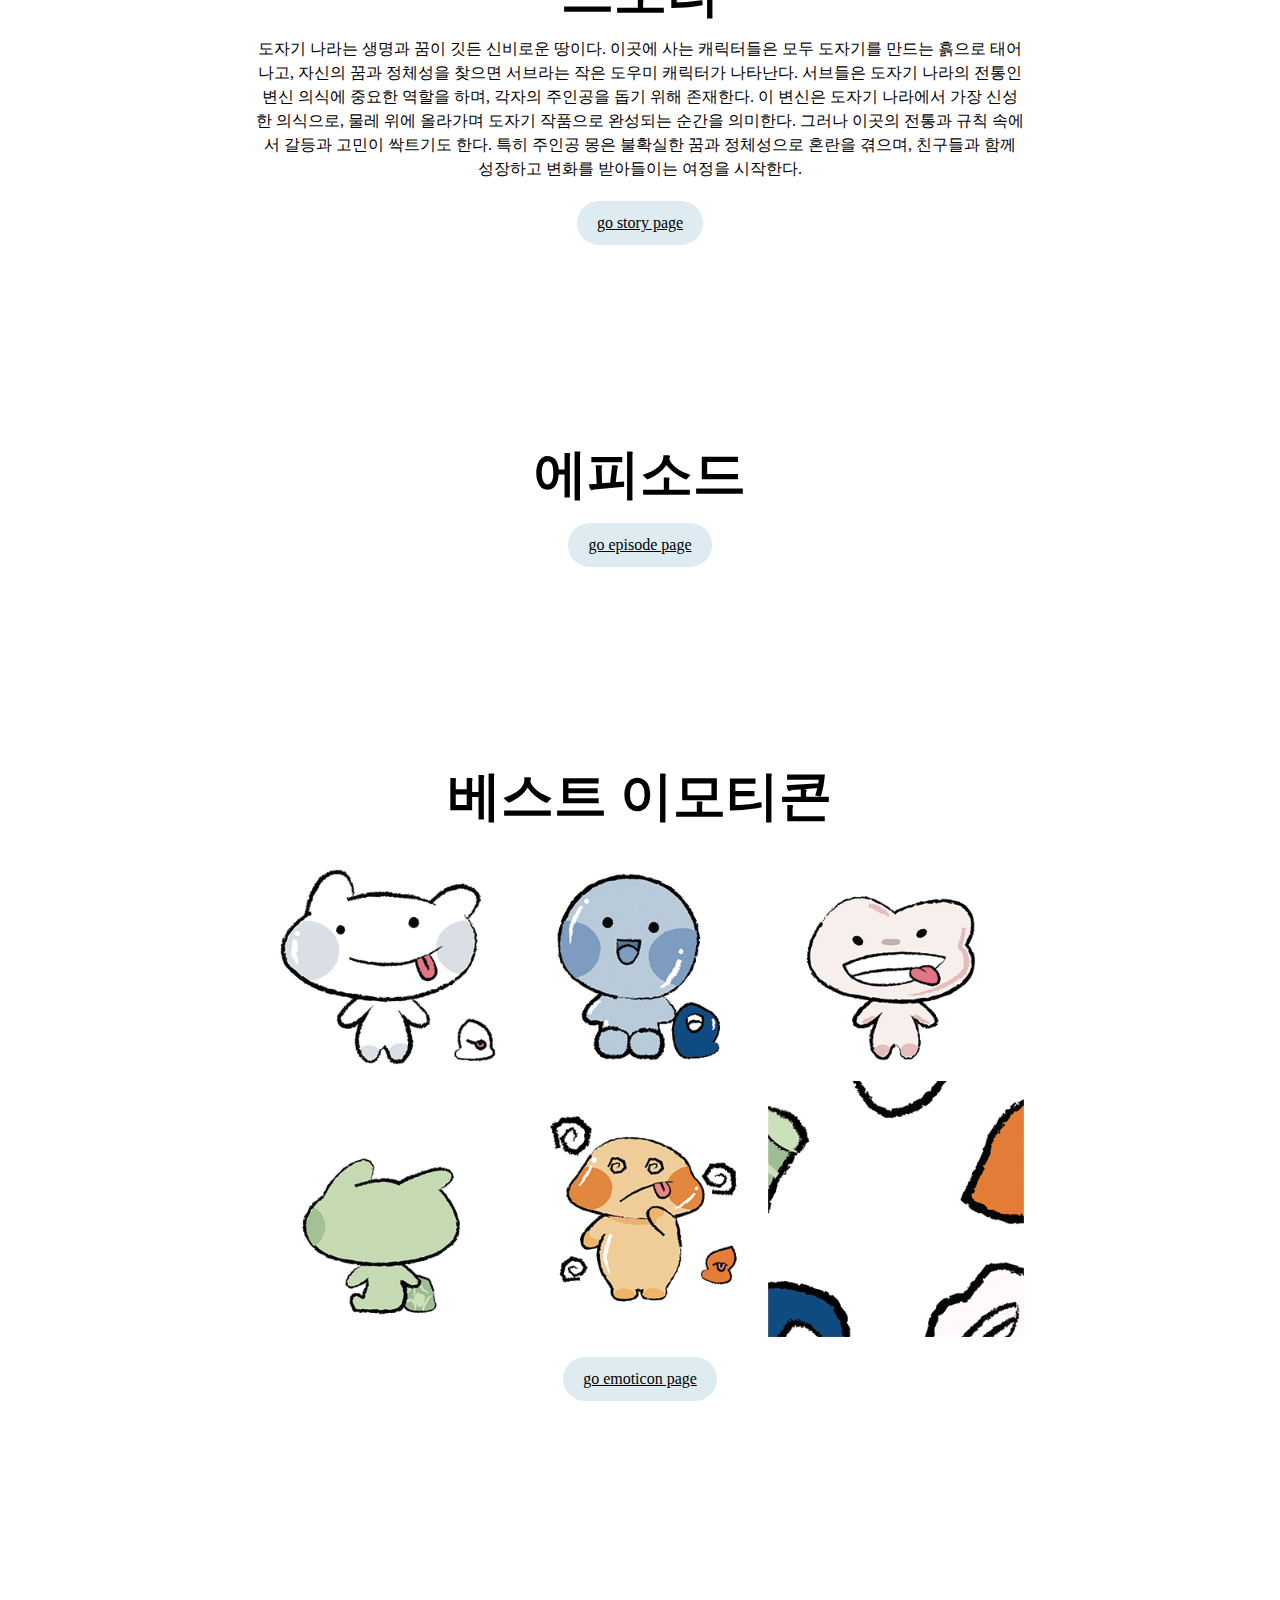
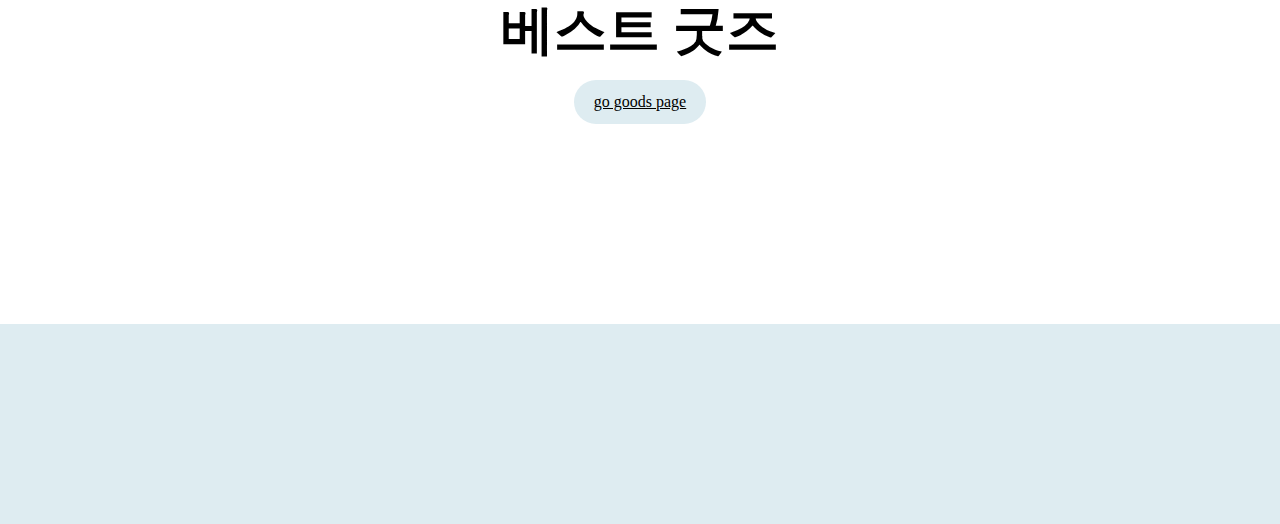
==== commit c6bda1ca: "dd" ====
--- a/index.html
+++ b/index.html
@@ -135,6 +135,9 @@
             <div class="best-emoticon-container-in">
               <img src="./assets/emoticon_hrhr.gif" alt="" />
             </div>
+            <div class="best-emoticon-container-in">
+              <img src="./assets/emoticon_mo.gif" alt="" />
+            </div>
           </div>
           <div class="go-link">
             <a href="./emoticon/index.html">go emoticon page</a>
